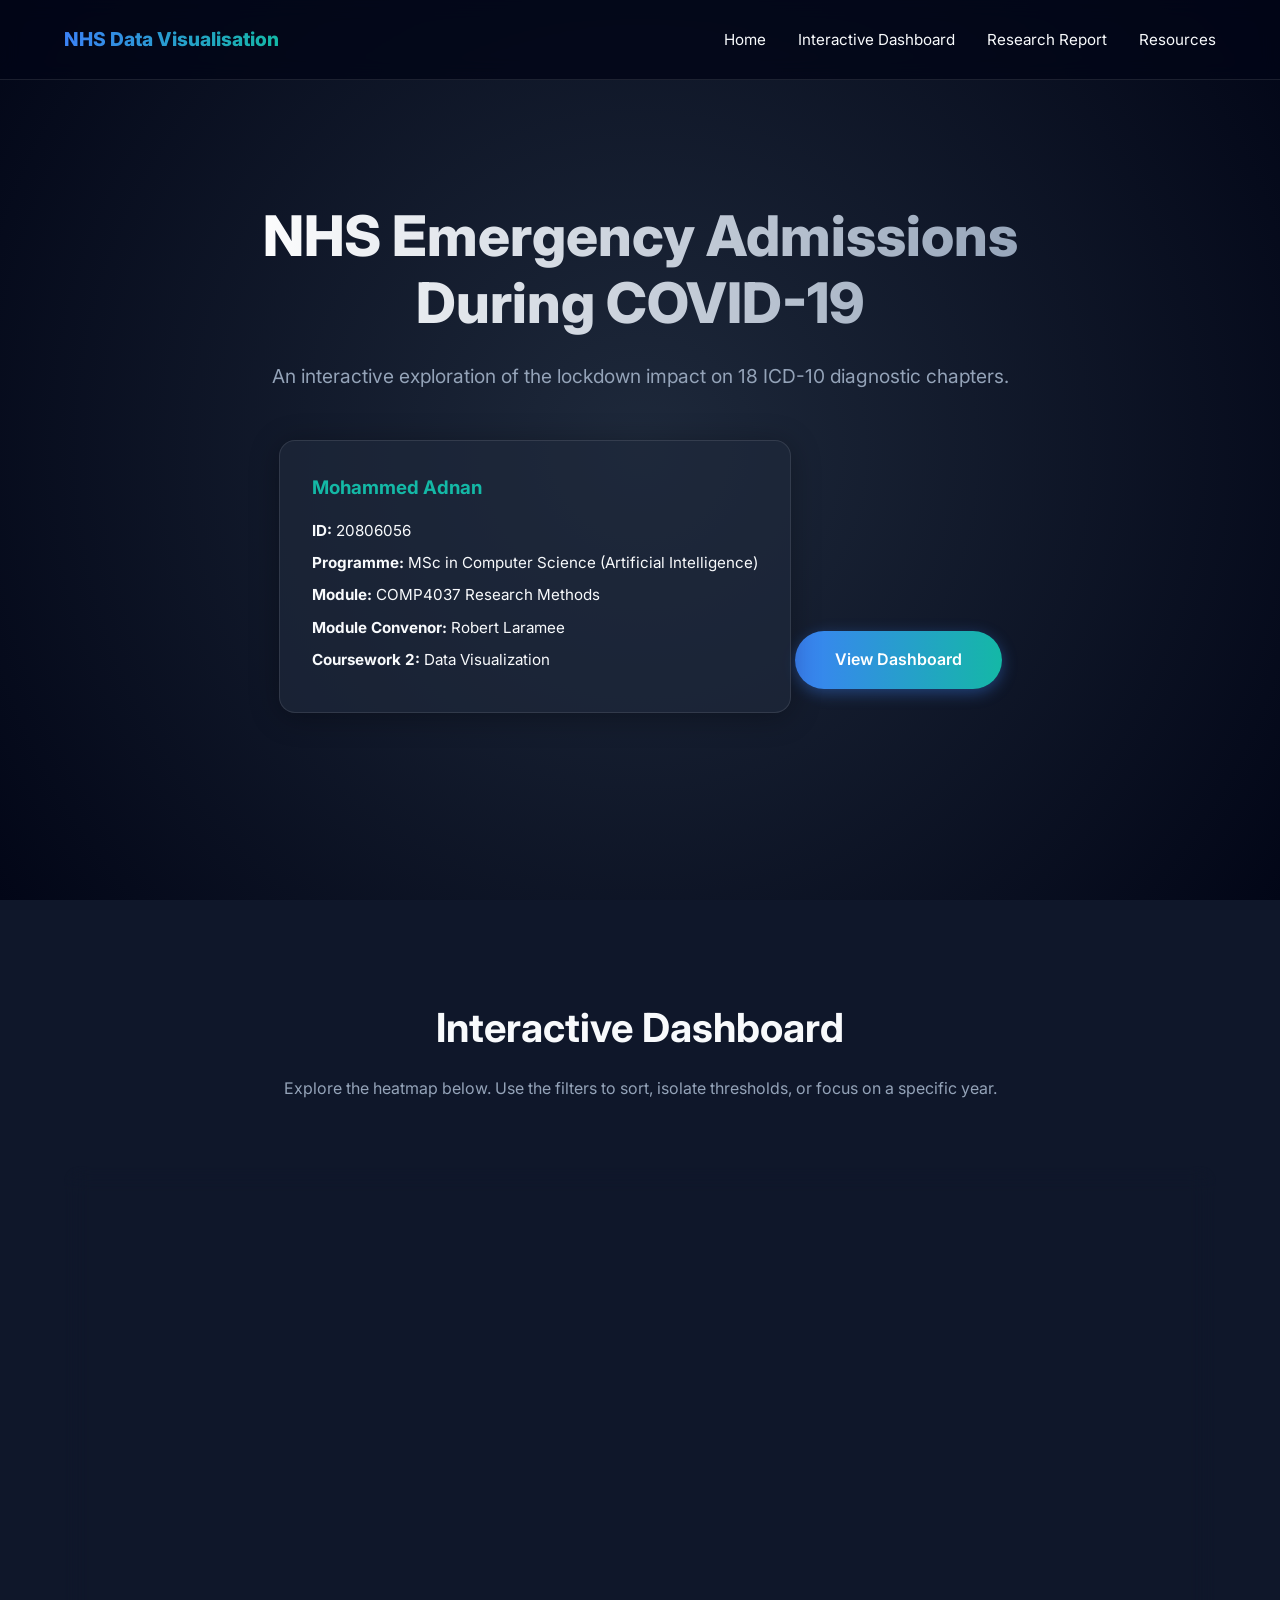
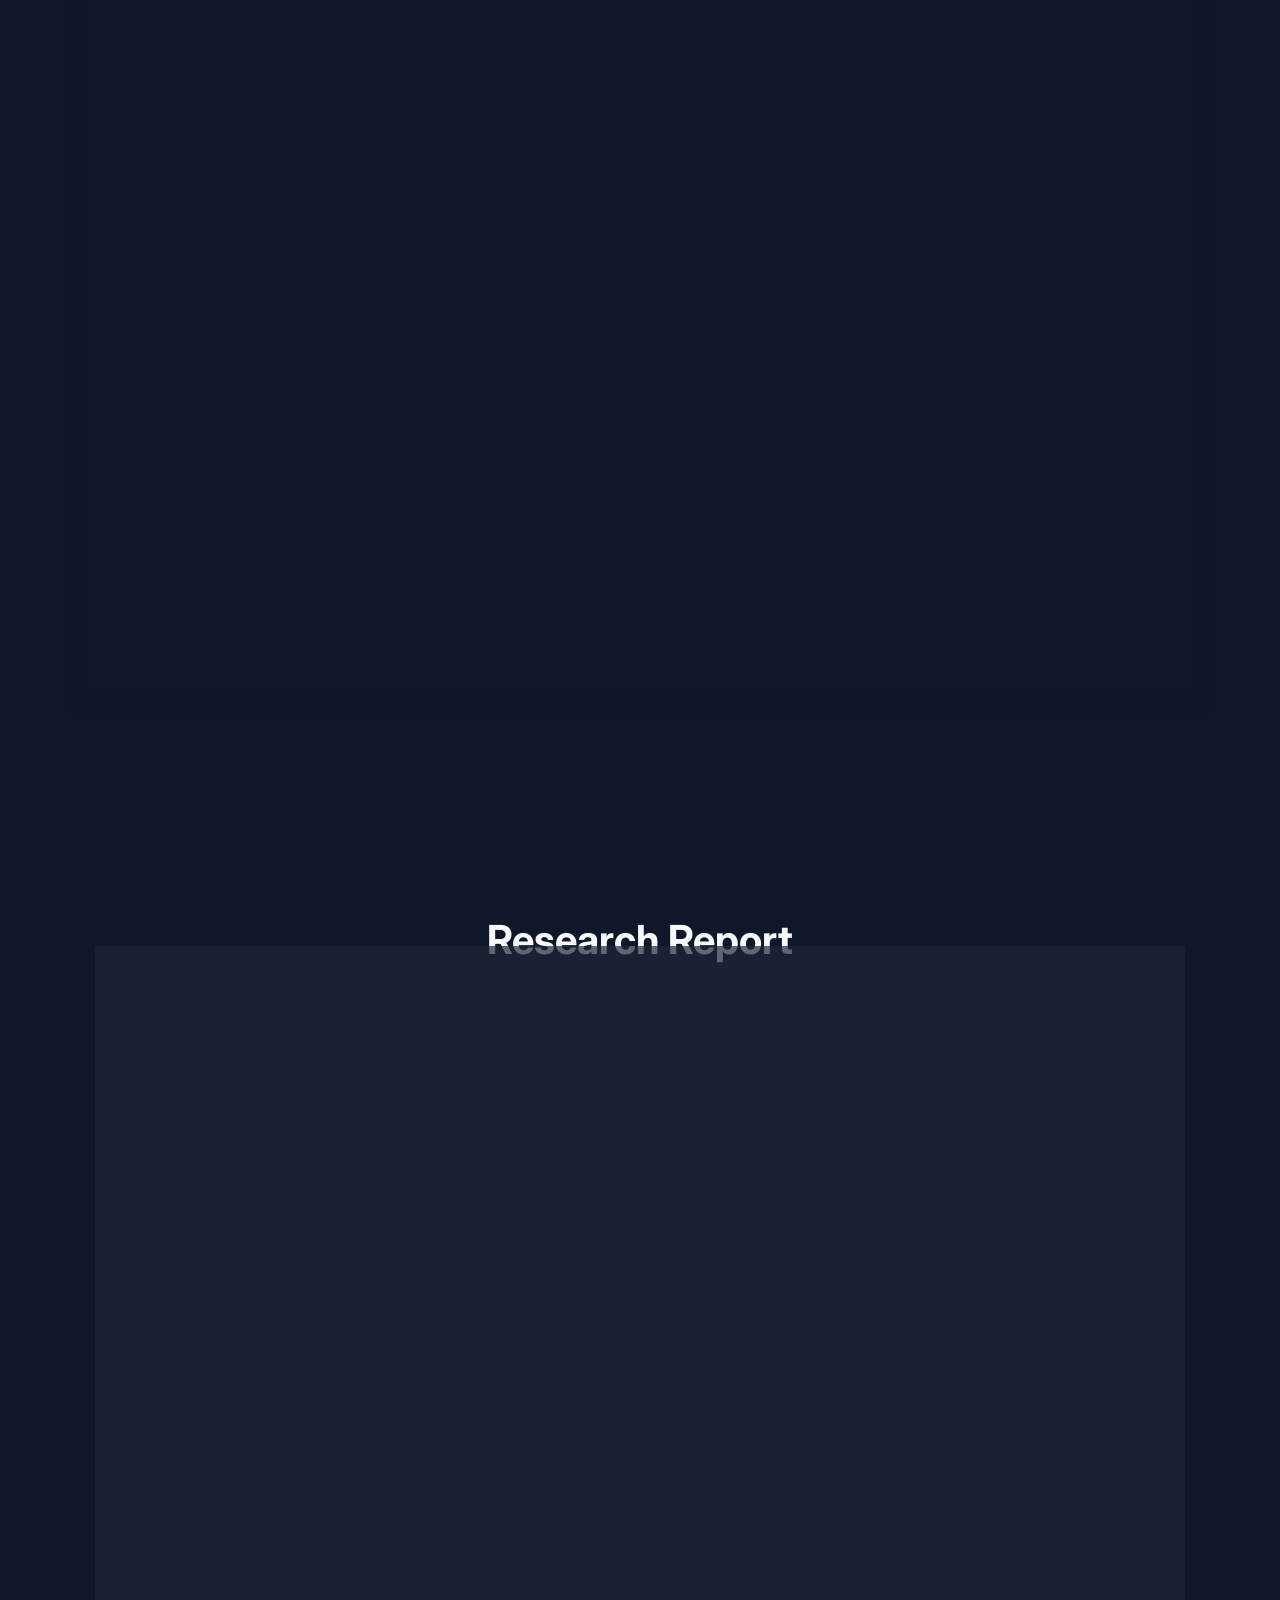
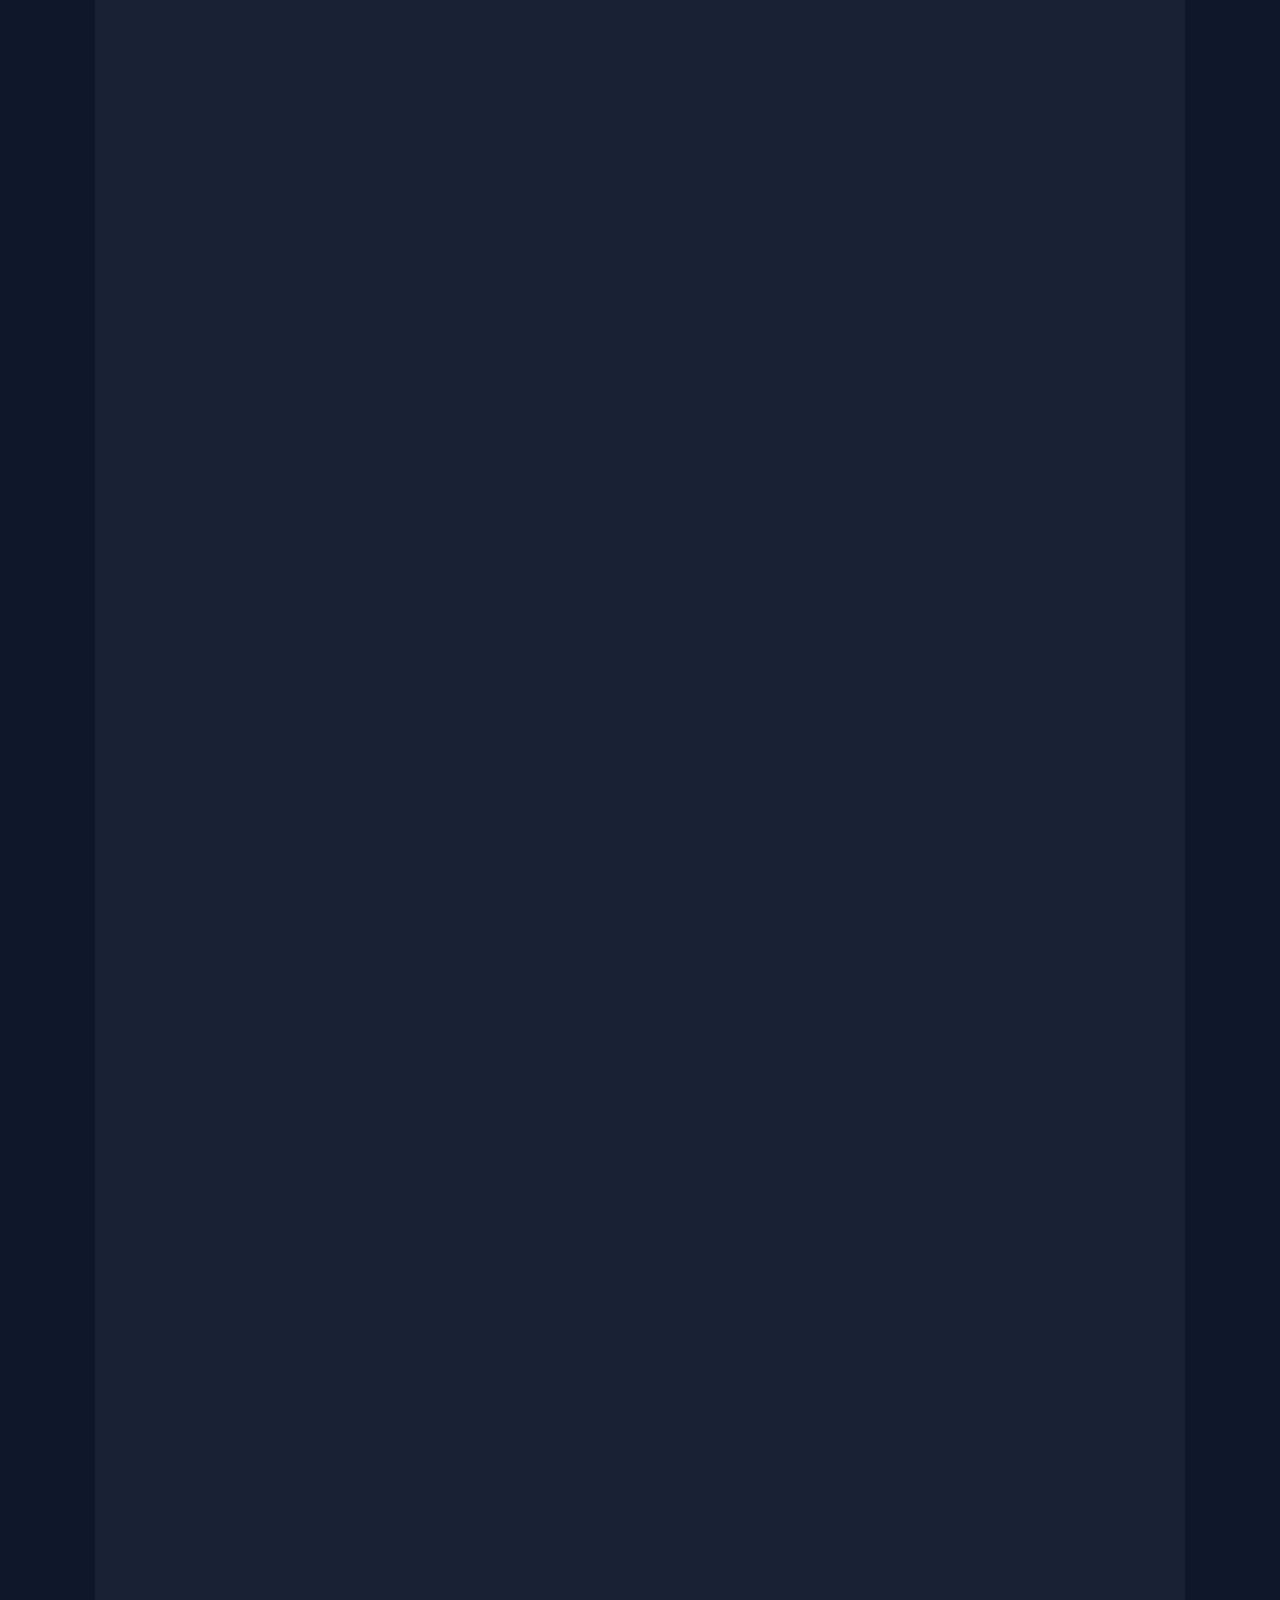
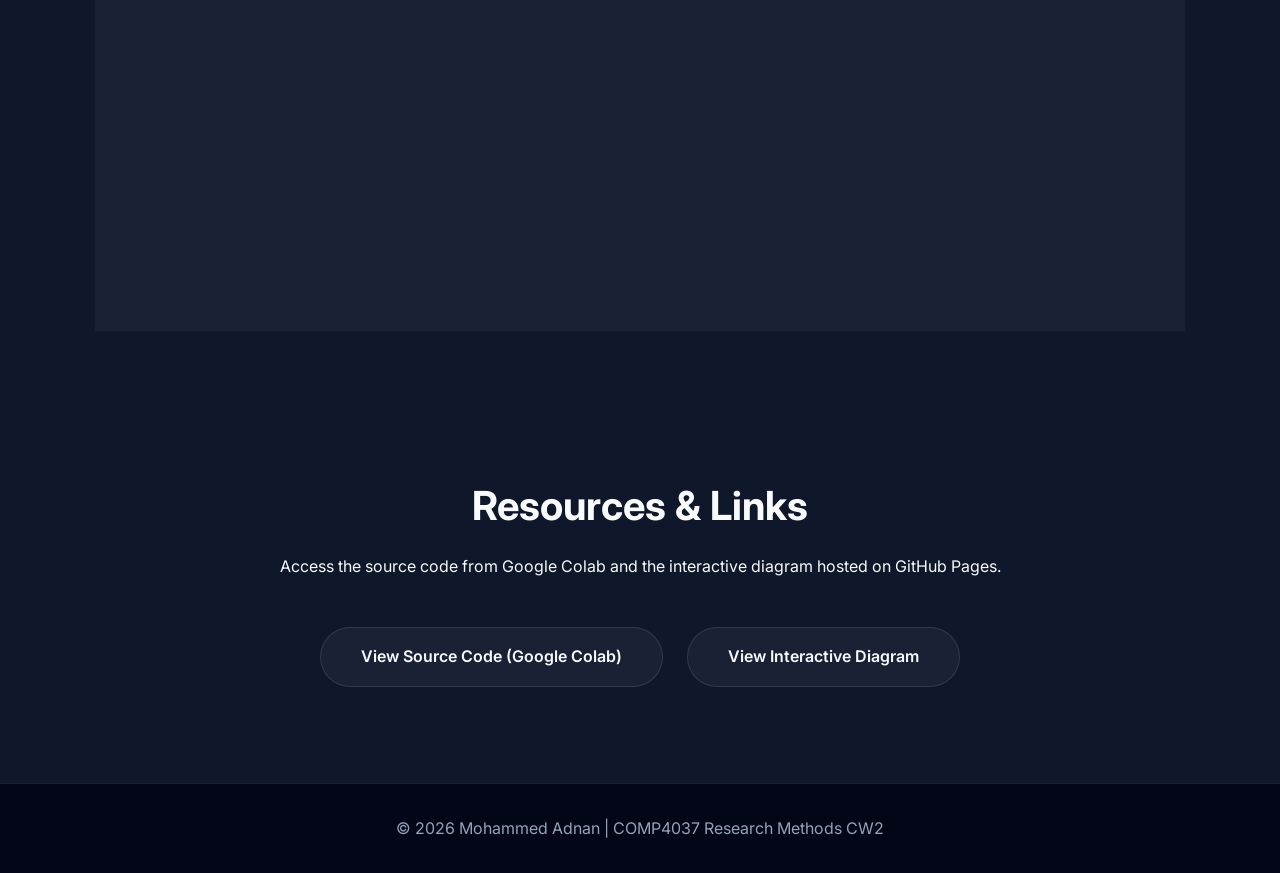
==== index.html @ d2376dd6 "Initial commit of website" ====
<!DOCTYPE html>
<html lang="en">

<head>
    <meta charset="UTF-8">
    <meta name="viewport" content="width=device-width, initial-scale=1.0">
    <title>NHS COVID-19 Emergency Admissions</title>
    <link href="https://fonts.googleapis.com/css2?family=Inter:wght@300;400;600;800&display=swap" rel="stylesheet">
    <link rel="stylesheet" href="styles.css">
    <script src="script.js" defer></script>
</head>

<body>
    <nav class="navbar">
        <div class="nav-brand">NHS Data Visualisation</div>
        <ul class="nav-links">
            <li><a href="#home">Home</a></li>
            <li><a href="#visualization">Interactive Dashboard</a></li>
            <li><a href="#report">Research Report</a></li>
            <li><a href="#resources">Resources</a></li>
        </ul>
    </nav>

    <header id="home" class="hero">
        <div class="hero-content">
            <h1>NHS Emergency Admissions During COVID-19</h1>
            <p class="subtitle">An interactive exploration of the lockdown impact on 18 ICD-10 diagnostic
                chapters.</p>
            <div class="user-details glass-panel">
                <h3>Mohammed Adnan</h3>
                <p><strong>ID:</strong> 20806056</p>
                <p><strong>Programme:</strong> MSc in Computer Science (Artificial Intelligence)</p>
                <p><strong>Module:</strong> COMP4037 Research Methods</p>
                <p><strong>Module Convenor:</strong> Robert Laramee</p>
                <p><strong>Coursework 2:</strong> Data Visualization</p>
            </div>
            <a href="#visualization" class="btn-primary">View Dashboard</a>
        </div>
        <div class="hero-bg-glow"></div>
    </header>

    <section id="visualization" class="dashboard-section">
        <h2 class="section-title">Interactive Dashboard</h2>
        <p class="section-desc">Explore the heatmap below. Use the filters to sort, isolate thresholds, or focus on a
            specific year.</p>

        <div class="dashboard-container">
            <div class="iframe-wrapper glass-panel">
                <iframe src="visualization.html" title="NHS Data Visualization"></iframe>
            </div>
        </div>
    </section>

    <section id="report" class="report-section">
        <div class="container">
            <h2 class="section-title">Research Report</h2>
            <div class="report-content glass-panel">
                <h3>Research Question</h3>
                <p>Which NHS emergency hospital admission categories were most suppressed by the COVID-19 lockdown
                    (2020/21), and did they recover to pre-pandemic levels by 2022/23?</p>

                <h3>Visual Design Type & Tool</h3>
                <p><strong>Annotated Diverging Heatmap:</strong> An advanced interactive visualization where the colour
                    of each cell shows the percentage change in emergency admissions compared to the 2018/19 baseline.
                    The rows are sorted by the 2020/21 lockdown impact, so the most affected categories appear at top
                    which makes it easy to spot the pattern immediately.</p>
                <p><strong>Tool Used:</strong> Python 3 with Plotly library was used to build this interactive
                    standalone HTML visualization. The diagram has 3 dropdown filters built in and hover tooltips that
                    show detailed information for each cell.</p>

                <h3>Focus Cohort</h3>
                <p>The visualization covers financial years 2019/20 through to 2022/23 with 2018/19 used as the baseline
                    for comparison. All age groups are included from age 0 to 90+ and the hover tooltip on each cell
                    shows the top 3 age groups contributing to admissions in that particular category and year. The data
                    covers all genders across England.</p>

                <h3>Variables and Why Chosen</h3>
                <p>The main variable chosen is <strong>Emergency Hospital Admissions</strong> which is the finished
                    admission episodes classified as emergency. I chose this specific metric rather than total
                    admissions because it directly captures unplanned urgent demand, which is the most sensitive
                    indicator of how COVID-19 disrupted normal healthcare behavior in population. If someone stops going
                    to hospital in an emergency it means something significantly changed in their access or behavior.
                </p>
                <p>The second variable is the <strong>ICD-10 diagnostic chapter</strong> which groups related diagnosis
                    codes into 18 clinically meaningful categories like Respiratory, Mental & Behavioral, Circulatory
                    and so on. Human readable descriptions are shown throughout, not just codes.</p>
                <p>The third variable is <strong>percentage change</strong> against the 2018/19 baseline which is a
                    derived metric I calculated to allow fair comparison across chapters that have very different
                    absolute sizes.</p>

                <h3>Visual Mappings</h3>
                <p>The x-axis shows the financial year from 2019/20 to 2022/23. The y-axis shows the ICD-10 diagnostic
                    chapter at Primary Diagnosis Summary level which is one level above the 3-character ICD codes, and
                    it is sorted by the 2020/21 lockdown drop so worst affected chapters appear at top.</p>
                <p>The colour encodes the percentage change using a diverging scale where deep red means a large
                    decrease compared to baseline and deep blue means a large increase, with dark neutral in the middle
                    representing near zero change. The exact percentage value is also printed inside each cell so reader
                    does not have to guess from colour alone.</p>

                <h3>Interactive Features</h3>
                <p>The hierarchy is shown through the y-axis grouping where individual diagnosis codes are aggregated up
                    to chapter level. Three interactive filters are available:</p>
                <ul>
                    <li><strong>Sort Order:</strong> Change how chapters are ranked.</li>
                    <li><strong>Drop Threshold:</strong> Isolate only the most impacted chapters.</li>
                    <li><strong>Year Focus:</strong> Hide all other years and show only the selected year in full
                        detail.</li>
                </ul>
                <p>On hovering any cell a tooltip appears showing the exact emergency admissions count, percentage
                    change, the 2018/19 baseline figure, total admissions, and the top 3 age groups by volume.</p>

                <h3>Unique Observation</h3>
                <p>Respiratory emergency admissions fell by 63% in 2020/21 compared to 2018/19 baseline, which is the
                    largest single year collapse across all 18 ICD-10 chapters. In absolute terms this dropped from
                    around 221,291 admissions to just 80,819 which is significant. Infectious & Parasitic diseases also
                    dropped by 44% and Injuries & Poisoning fell 14% which all makes sense because lockdown reduced
                    community transmission and physical activity outside home.</p>
                <p>Most of the chapters show a clear recovery pattern in 2021/22 and 2022/23 which is visible as the red
                    columns gradually turning blue as you read left to right. But the most interesting finding which i
                    believe is the unique observation here is <strong>Mental & behavioral disorders</strong>. It is the
                    only chapter that keeps getting worse after lockdown ends, reaching 31% below the 2018/19 baseline
                    by 2022/23. Every other chapter recovers but this one continues declining year on year. This could
                    suggest that mental health patients shifted to community-based care permanently or there is a
                    growing crisis of unmet need that is simply not showing up in emergency admissions anymore. Either
                    way this pattern is not visible from raw numbers alone and only becomes clear through this
                    visualization.</p>

                <h3>Data Preparation</h3>
                <p>First i loaded the Primary Diagnosis Summary sheet from all 5 NHS England HES Excel files covering
                    financial years 2018/19 to 2022/23. One thing i noticed during preprocessing is that the older files
                    from 2018/19 and 2019/20 have the header row at index 10 while the newer files from 2020/21 onwards
                    have it at index 9, so i handled this difference explicitly in the code.</p>
                <p>Another major issue was that older files use broad ICD codes like E15-E90 as a single row while newer
                    files split the same range into multiple granular codes like E15-E16 and E20-E35 separately. To
                    handle both styles consistently i built a prefix based mapping function that assigns chapter based
                    on the first letter of the code regardless of how granular it is. After mapping i aggregated all
                    individual codes to chapter level by summing emergency admissions. Then i calculated percentage
                    change against the 2018/19 financial year as the baseline. Finally i sorted chapters by their
                    2020/21 percentage change in ascending order so the most suppressed categories appear at the top of
                    the visualization.</p>
            </div>
        </div>
    </section>

    <section id="resources" class="resources-section">
        <div class="container center-text">
            <h2 class="section-title">Resources & Links</h2>
            <p>Access the source code from Google Colab and the interactive diagram hosted on GitHub Pages.</p>
            <div class="resource-links">
                <a href="https://colab.research.google.com/drive/1UUhS-AGn_aNzYC0PKXkq67srJGp-86U-?usp=sharing"
                    target="_blank" class="btn-secondary">View Source Code (Google Colab)</a>
                <a href="https://mohammedadnan04.github.io/Research_Methods_CW2/" target="_blank"
                    class="btn-secondary">View Interactive Diagram</a>
            </div>
        </div>
    </section>

    <footer>
        <p>&copy; 2026 Mohammed Adnan | COMP4037 Research Methods CW2</p>
    </footer>
</body>

</html>
---- styles.css ----
:root {
    --bg-dark: #0f172a;
    --bg-darker: #020617;
    --glass-bg: rgba(30, 41, 59, 0.7);
    --glass-border: rgba(255, 255, 255, 0.1);
    --text-primary: #f8fafc;
    --text-secondary: #94a3b8;
    --accent-blue: #3b82f6;
    --accent-teal: #14b8a6;
    --font-main: 'Inter', sans-serif;
}

* {
    margin: 0;
    padding: 0;
    box-sizing: border-box;
}

body {
    font-family: var(--font-main);
    background-color: var(--bg-dark);
    color: var(--text-primary);
    line-height: 1.6;
    overflow-x: hidden;
}

html {
    scroll-behavior: smooth;
}

/* Glassmorphism Panel */
.glass-panel {
    background: var(--glass-bg);
    backdrop-filter: blur(12px);
    -webkit-backdrop-filter: blur(12px);
    border: 1px solid var(--glass-border);
    border-radius: 16px;
    padding: 2rem;
    box-shadow: 0 4px 30px rgba(0, 0, 0, 0.3);
}

/* Navbar */
.navbar {
    position: fixed;
    top: 0;
    width: 100%;
    display: flex;
    justify-content: space-between;
    align-items: center;
    padding: 1.5rem 5%;
    background: rgba(2, 6, 23, 0.8);
    backdrop-filter: blur(10px);
    z-index: 1000;
    border-bottom: 1px solid var(--glass-border);
}

.nav-brand {
    font-weight: 800;
    font-size: 1.2rem;
    background: linear-gradient(90deg, var(--accent-blue), var(--accent-teal));
    -webkit-background-clip: text;
    -webkit-text-fill-color: transparent;
}

.nav-links {
    list-style: none;
    display: flex;
    gap: 2rem;
}

.nav-links a {
    color: var(--text-primary);
    text-decoration: none;
    font-size: 0.95rem;
    transition: color 0.3s ease;
}

.nav-links a:hover {
    color: var(--accent-teal);
}

/* Hero Section */
.hero {
    min-height: 100vh;
    display: flex;
    flex-direction: column;
    justify-content: center;
    align-items: center;
    text-align: center;
    padding: 6rem 5% 2rem;
    position: relative;
    background: radial-gradient(circle at 50% 50%, #1e293b 0%, var(--bg-darker) 100%);
}

.hero-content {
    z-index: 2;
    max-width: 800px;
    animation: fadeInUp 1s ease-out forwards;
}

.hero h1 {
    font-size: 3.5rem;
    font-weight: 800;
    line-height: 1.2;
    margin-bottom: 1.5rem;
    background: linear-gradient(90deg, #fff, #94a3b8);
    -webkit-background-clip: text;
    -webkit-text-fill-color: transparent;
}

.subtitle {
    font-size: 1.2rem;
    color: var(--text-secondary);
    margin-bottom: 3rem;
}

.user-details {
    text-align: left;
    margin-bottom: 3rem;
    display: inline-block;
    transition: transform 0.3s ease;
}

.user-details:hover {
    transform: translateY(-5px);
}

.user-details h3 {
    margin-bottom: 1rem;
    color: var(--accent-teal);
}

.user-details p {
    font-size: 0.95rem;
    margin-bottom: 0.5rem;
}

.btn-primary, .btn-secondary {
    display: inline-block;
    padding: 1rem 2.5rem;
    border-radius: 50px;
    text-decoration: none;
    font-weight: 600;
    transition: all 0.3s ease;
}

.btn-primary {
    background: linear-gradient(90deg, var(--accent-blue), var(--accent-teal));
    color: #fff;
    box-shadow: 0 4px 15px rgba(59, 130, 246, 0.4);
}

.btn-primary:hover {
    transform: scale(1.05);
    box-shadow: 0 6px 20px rgba(20, 184, 166, 0.6);
}

.btn-secondary {
    background: var(--glass-bg);
    color: var(--text-primary);
    border: 1px solid var(--glass-border);
}

.btn-secondary:hover {
    background: rgba(255, 255, 255, 0.1);
    transform: translateY(-3px);
}

/* Sections */
section {
    padding: 6rem 5%;
}

.section-title {
    font-size: 2.5rem;
    margin-bottom: 1rem;
    text-align: center;
}

.section-desc {
    text-align: center;
    color: var(--text-secondary);
    margin-bottom: 4rem;
}

/* Dashboard Section */
.dashboard-container {
    width: 100%;
    margin: 0 auto;
}

.iframe-wrapper {
    width: 100%;
    height: 1150px;
    padding: 0.5rem;
}

.iframe-wrapper iframe {
    width: 100%;
    height: 100%;
    border: none;
    border-radius: 12px;
}

.video-guide h3 {
    margin-bottom: 2rem;
    color: var(--accent-teal);
    font-size: 1.5rem;
}

.guide-step {
    margin-bottom: 1.5rem;
    padding-bottom: 1.5rem;
    border-bottom: 1px solid var(--glass-border);
}

.guide-step:last-child {
    border-bottom: none;
    margin-bottom: 0;
    padding-bottom: 0;
}

.guide-step .time {
    display: inline-block;
    background: var(--accent-blue);
    color: #fff;
    font-size: 0.8rem;
    font-weight: 800;
    padding: 0.2rem 0.6rem;
    border-radius: 4px;
    margin-bottom: 0.5rem;
}

.guide-step p {
    font-size: 0.95rem;
    color: var(--text-secondary);
}

.guide-step p strong {
    color: var(--text-primary);
}

/* Report Section */
.container {
    max-width: 1000px;
    margin: 0 auto;
}

.report-content h3 {
    color: var(--accent-teal);
    margin-top: 2.5rem;
    margin-bottom: 1rem;
    font-size: 1.4rem;
}

.report-content h3:first-child {
    margin-top: 0;
}

.report-content p {
    color: var(--text-secondary);
    margin-bottom: 1.5rem;
    font-size: 1.05rem;
}

.report-content ul {
    margin-left: 2rem;
    margin-bottom: 1.5rem;
    color: var(--text-secondary);
}

.report-content ul li {
    margin-bottom: 0.5rem;
}

.report-content strong {
    color: var(--text-primary);
}

/* Resources */
.center-text {
    text-align: center;
}

.resource-links {
    margin-top: 3rem;
    display: flex;
    justify-content: center;
    gap: 1.5rem;
    flex-wrap: wrap;
}

/* Footer */
footer {
    text-align: center;
    padding: 2rem;
    background: var(--bg-darker);
    color: var(--text-secondary);
    border-top: 1px solid var(--glass-border);
}

/* Animations */
@keyframes fadeInUp {
    from {
        opacity: 0;
        transform: translateY(30px);
    }
    to {
        opacity: 1;
        transform: translateY(0);
    }
}

/* Responsive */
@media (max-width: 1024px) {
    .iframe-wrapper {
        height: 1150px;
    }
}

@media (max-width: 768px) {
    .hero h1 {
        font-size: 2.5rem;
    }
    
    .nav-links {
        display: none;
    }
}
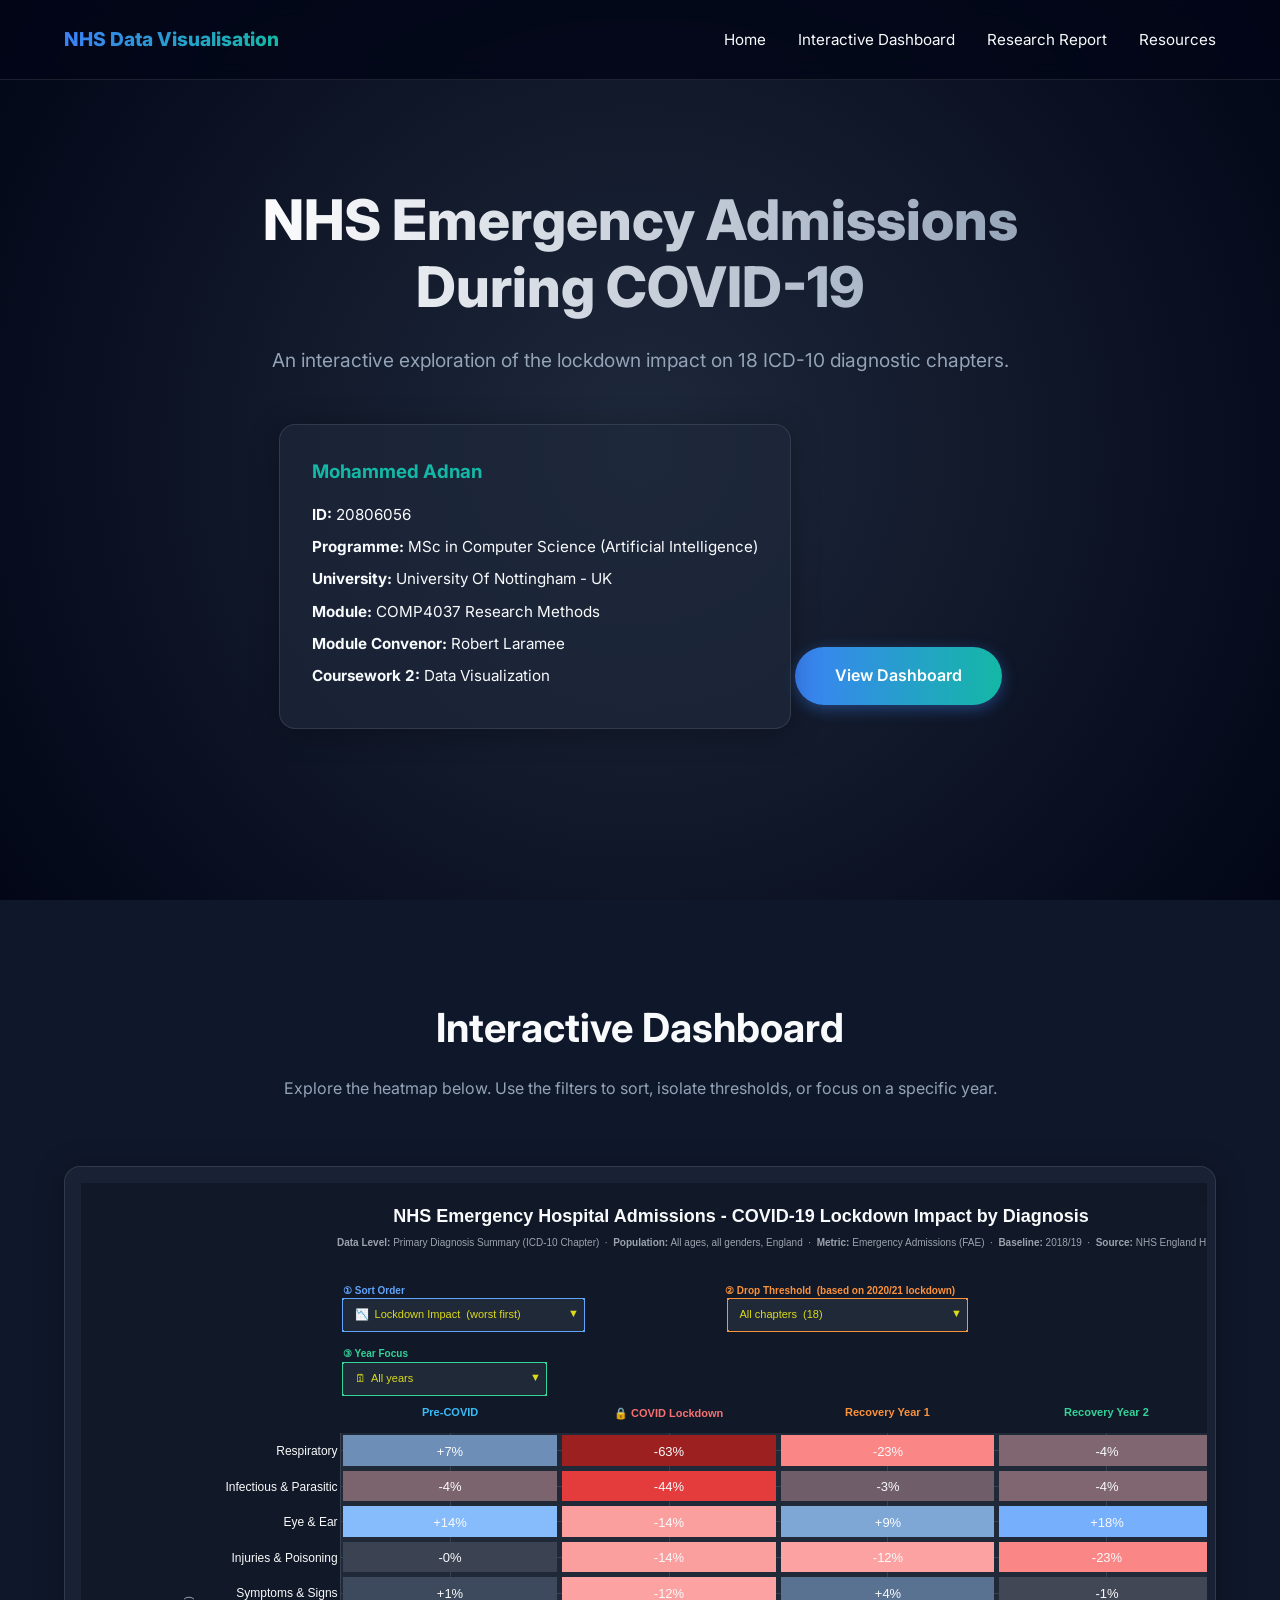
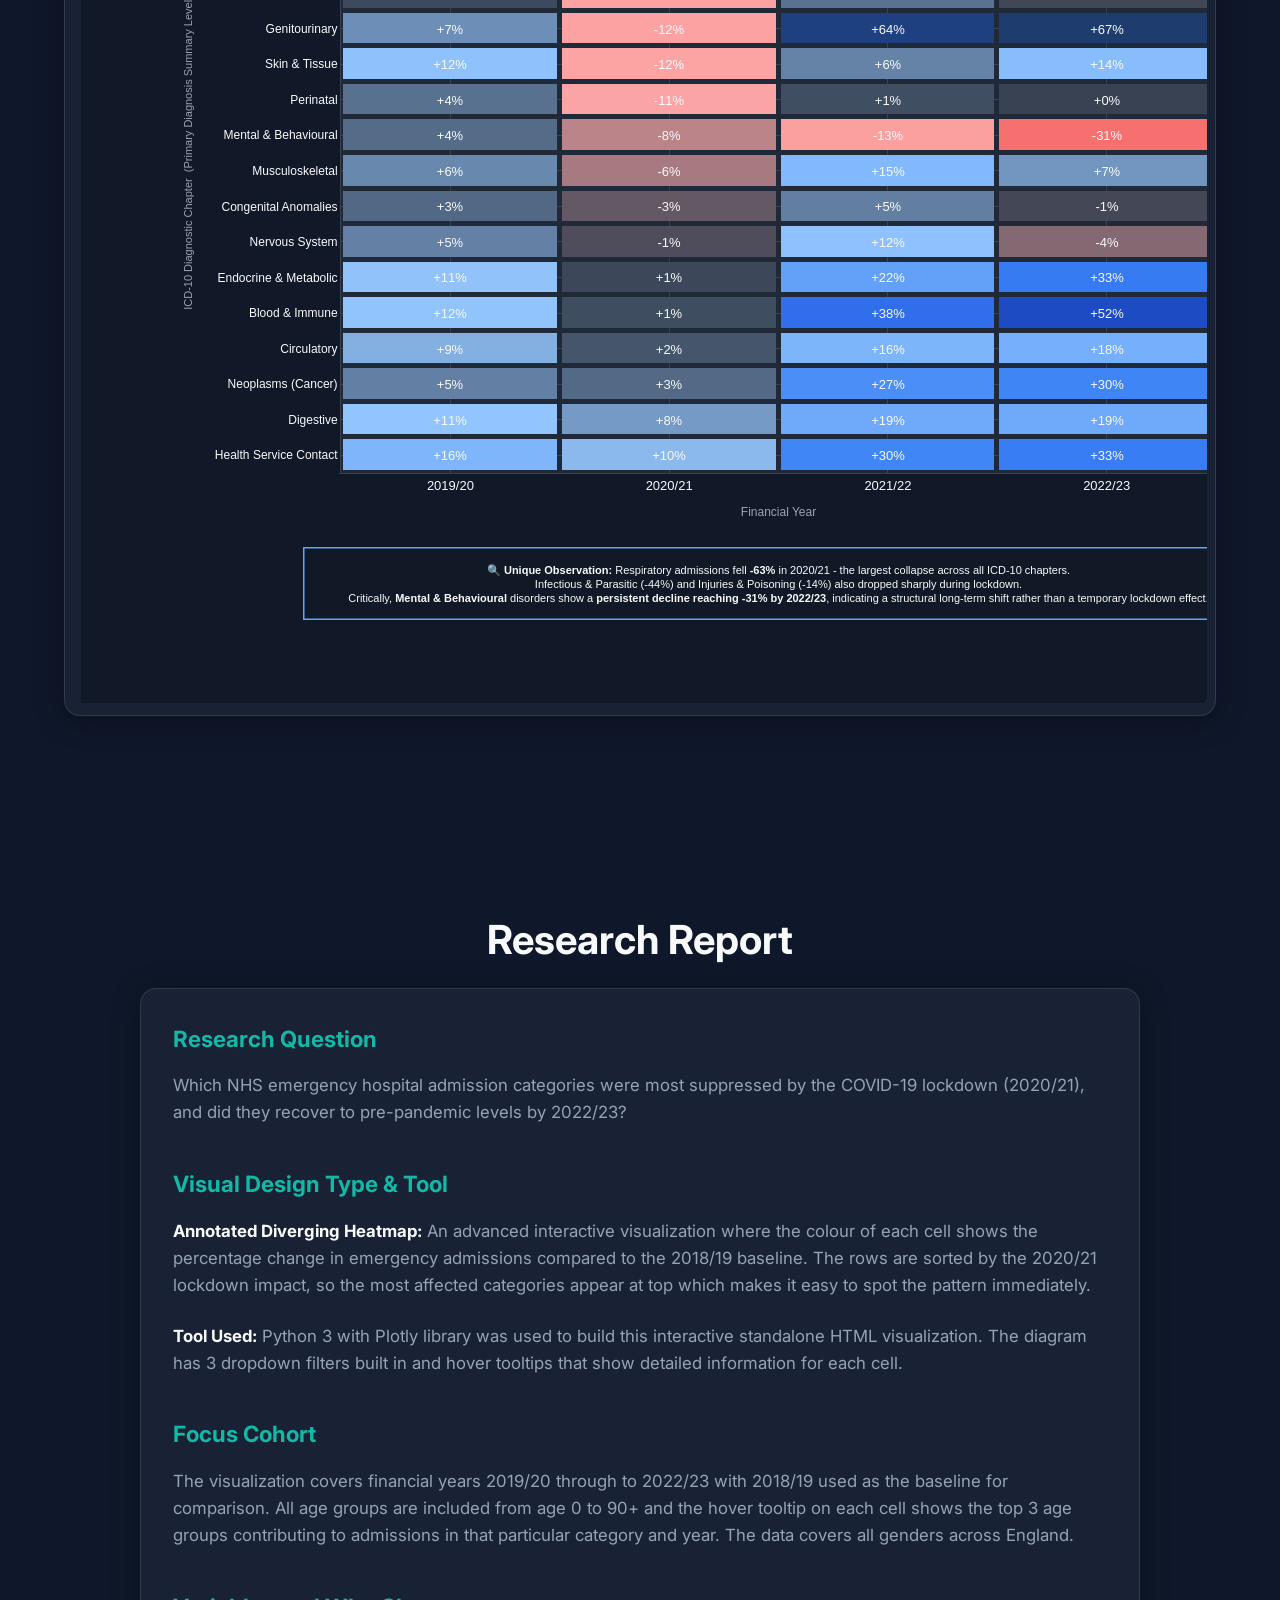
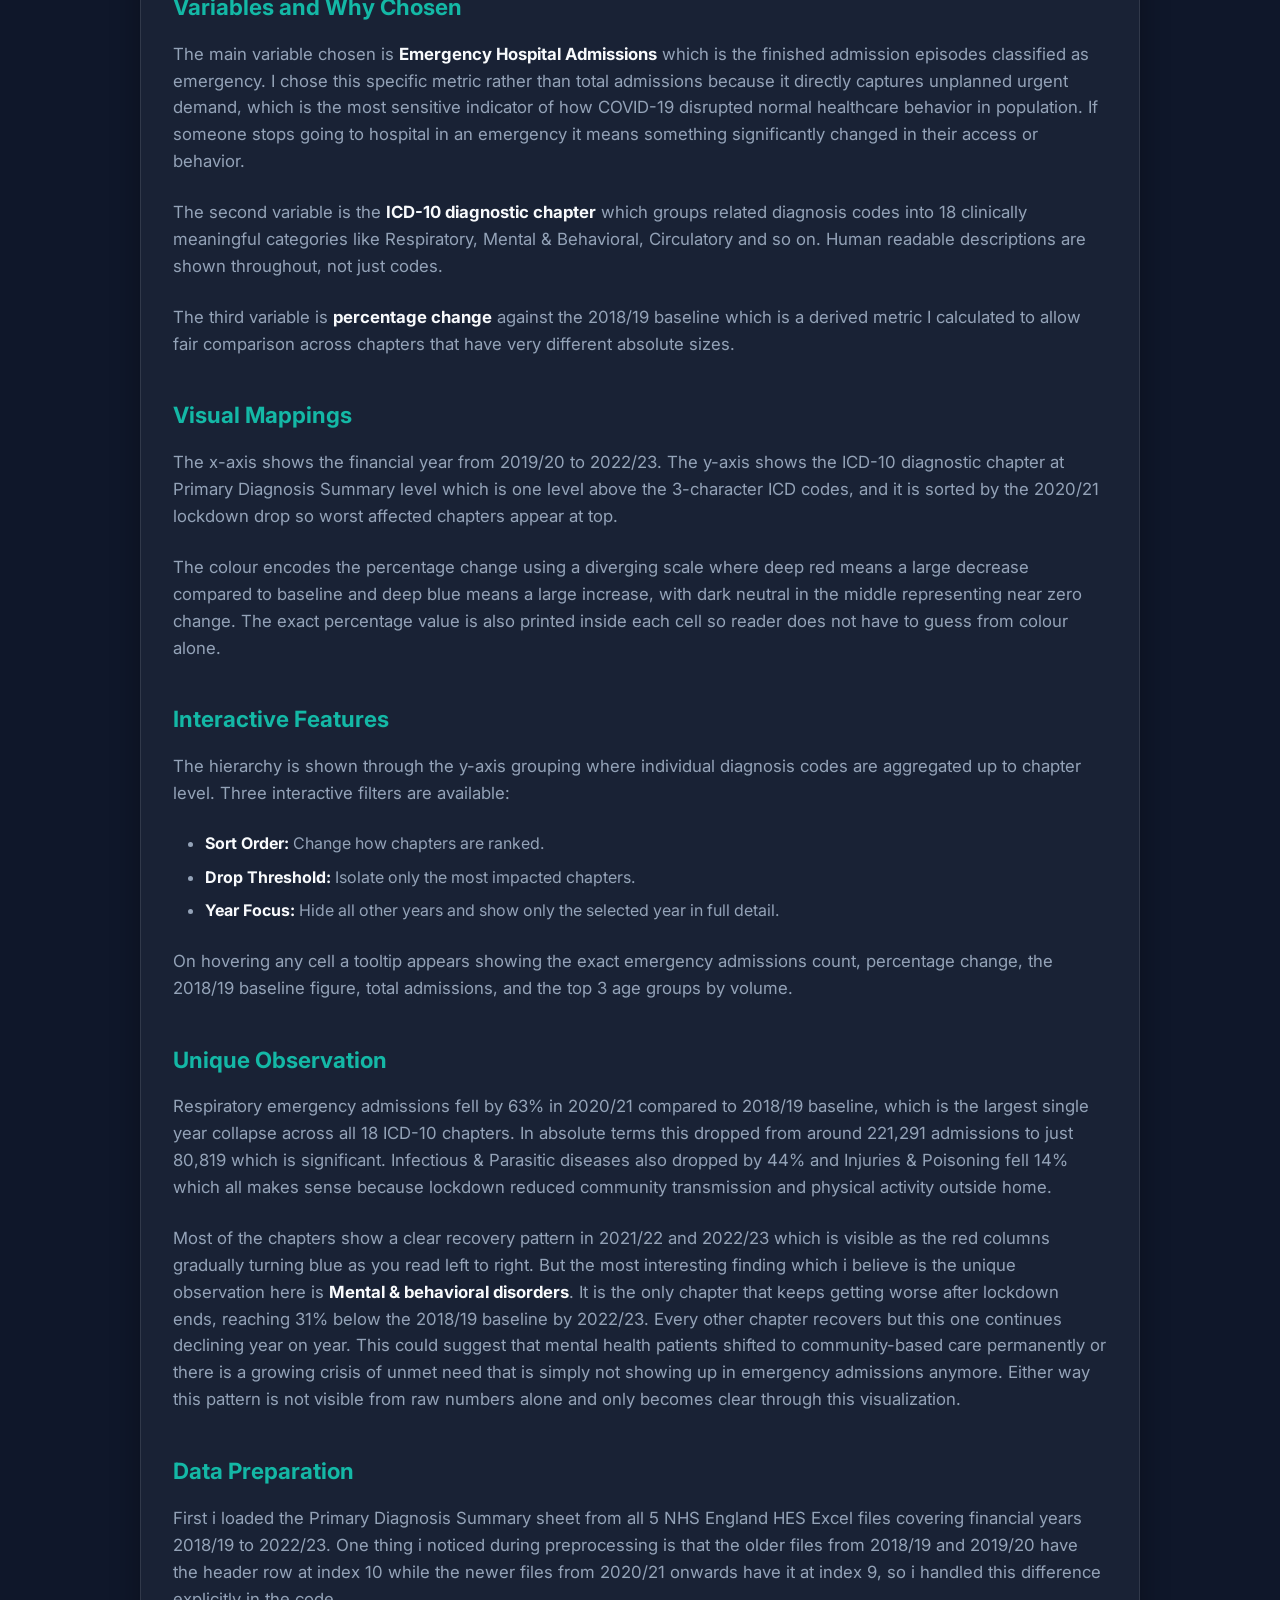
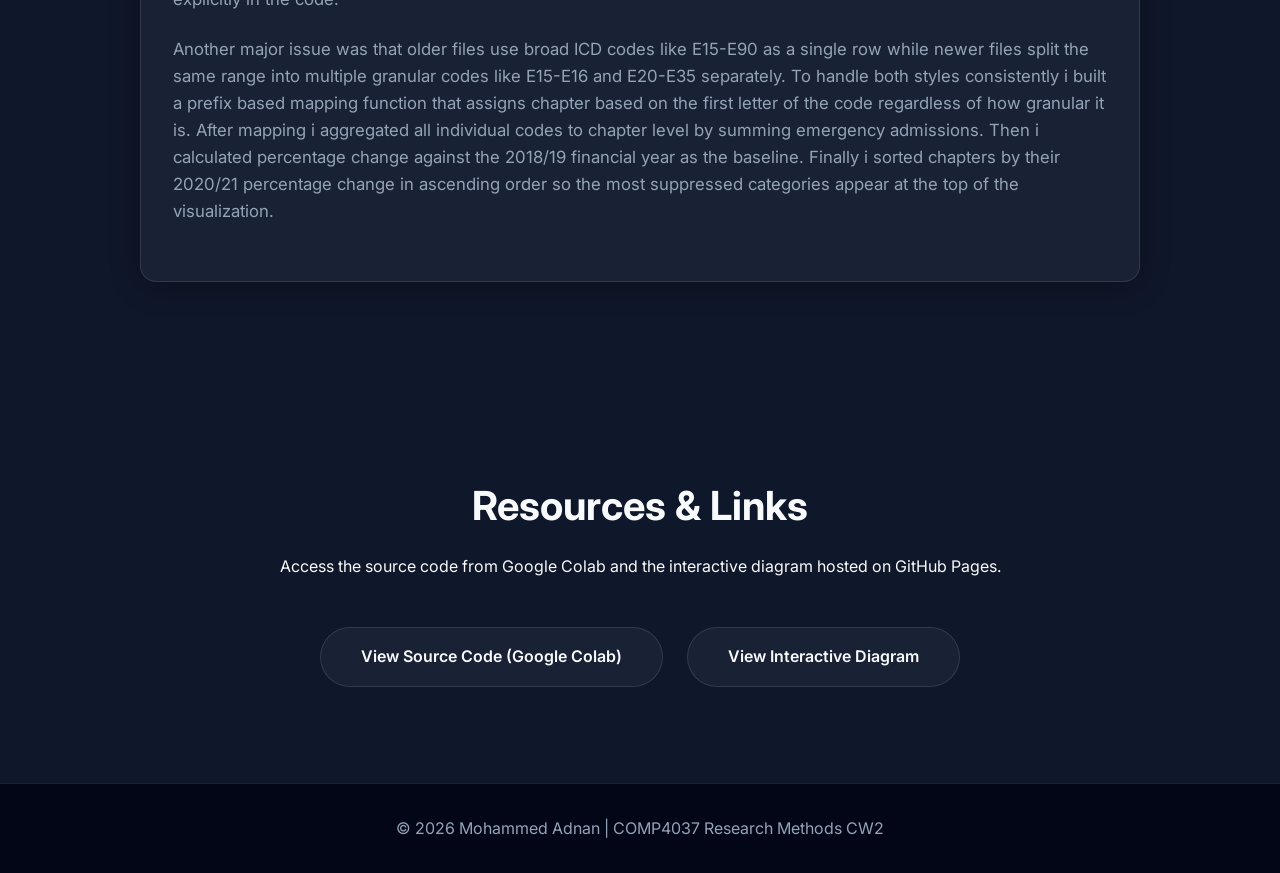
==== commit 3a274bbf: "Add University information" ====
--- a/index.html
+++ b/index.html
@@ -30,6 +30,7 @@
                 <h3>Mohammed Adnan</h3>
                 <p><strong>ID:</strong> 20806056</p>
                 <p><strong>Programme:</strong> MSc in Computer Science (Artificial Intelligence)</p>
+                <p><strong>University:</strong> University Of Nottingham - UK</p>
                 <p><strong>Module:</strong> COMP4037 Research Methods</p>
                 <p><strong>Module Convenor:</strong> Robert Laramee</p>
                 <p><strong>Coursework 2:</strong> Data Visualization</p>
